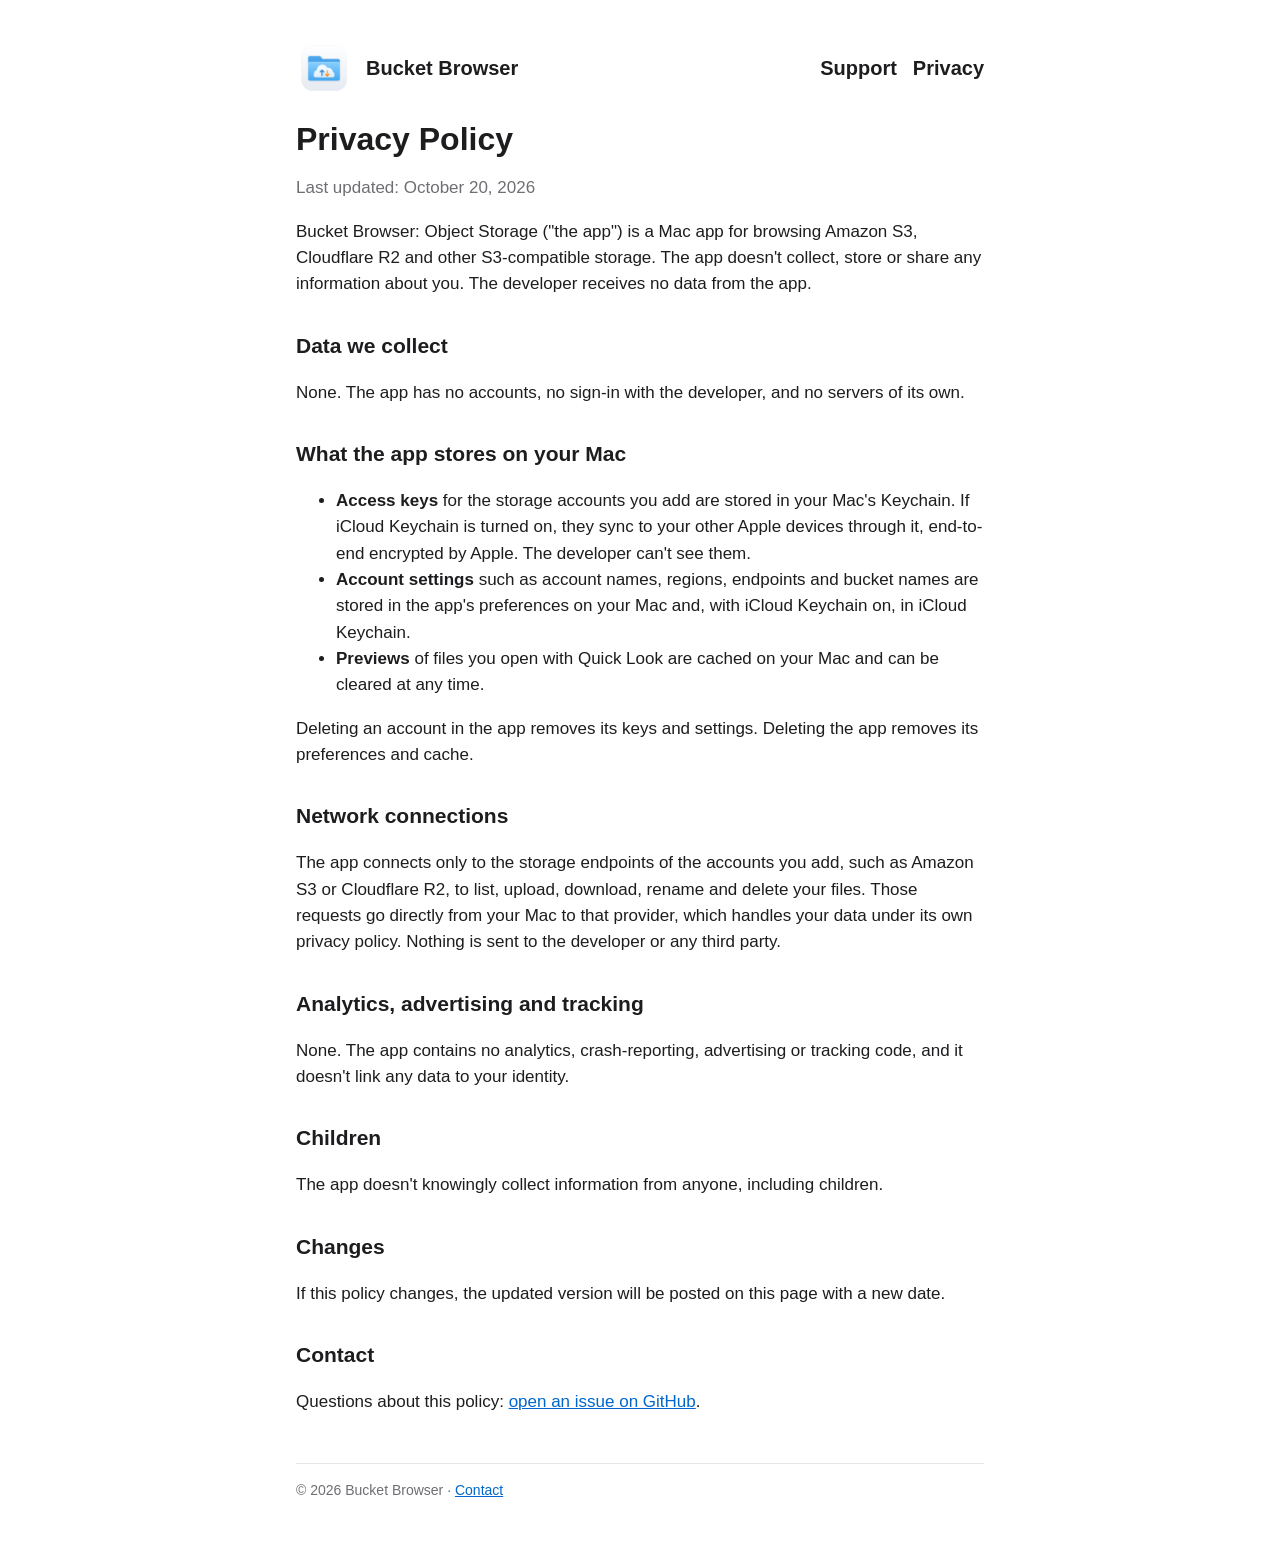
==== privacy/index.html @ df84019b "Add privacy policy and support pages" ====
<!doctype html>
<html lang="en">
<head>
<meta charset="utf-8">
<meta name="viewport" content="width=device-width, initial-scale=1">
<title>Privacy Policy – Bucket Browser</title>
<link rel="stylesheet" href="../style.css">
<link rel="icon" href="../icon.png">
</head>
<body>
<main>
<header>
<img src="../icon.png" alt="">
<a href="../">Bucket Browser</a>
<nav><a href="../support/">Support</a><a href="../privacy/">Privacy</a></nav>
</header>
<h1>Privacy Policy</h1>
<p class="muted">Last updated: October 20, 2026</p>
<p>Bucket Browser: Object Storage ("the app") is a Mac app for browsing Amazon S3, Cloudflare R2 and other S3-compatible storage. The app doesn't collect, store or share any information about you. The developer receives no data from the app.</p>

<h2>Data we collect</h2>
<p>None. The app has no accounts, no sign-in with the developer, and no servers of its own.</p>

<h2>What the app stores on your Mac</h2>
<ul>
<li><strong>Access keys</strong> for the storage accounts you add are stored in your Mac's Keychain. If iCloud Keychain is turned on, they sync to your other Apple devices through it, end-to-end encrypted by Apple. The developer can't see them.</li>
<li><strong>Account settings</strong> such as account names, regions, endpoints and bucket names are stored in the app's preferences on your Mac and, with iCloud Keychain on, in iCloud Keychain.</li>
<li><strong>Previews</strong> of files you open with Quick Look are cached on your Mac and can be cleared at any time.</li>
</ul>
<p>Deleting an account in the app removes its keys and settings. Deleting the app removes its preferences and cache.</p>

<h2>Network connections</h2>
<p>The app connects only to the storage endpoints of the accounts you add, such as Amazon S3 or Cloudflare R2, to list, upload, download, rename and delete your files. Those requests go directly from your Mac to that provider, which handles your data under its own privacy policy. Nothing is sent to the developer or any third party.</p>

<h2>Analytics, advertising and tracking</h2>
<p>None. The app contains no analytics, crash-reporting, advertising or tracking code, and it doesn't link any data to your identity.</p>

<h2>Children</h2>
<p>The app doesn't knowingly collect information from anyone, including children.</p>

<h2>Changes</h2>
<p>If this policy changes, the updated version will be posted on this page with a new date.</p>

<h2>Contact</h2>
<p>Questions about this policy: <a href="https://github.com/chiranjeebhub/bucket-browser-site/issues">open an issue on GitHub</a>.</p>
<footer>© 2026 Bucket Browser · <a href="https://github.com/chiranjeebhub/bucket-browser-site/issues">Contact</a></footer>
</main>
</body>
</html>
---- style.css ----
:root{--bg:#fff;--fg:#1d1d1f;--muted:#6e6e73;--link:#0066cc;--line:#e5e5ea}
@media (prefers-color-scheme:dark){:root{--bg:#1c1c1e;--fg:#f5f5f7;--muted:#a1a1a6;--link:#4da3ff;--line:#38383a}}
*{box-sizing:border-box}
body{margin:0;background:var(--bg);color:var(--fg);font:17px/1.55 -apple-system,BlinkMacSystemFont,"Helvetica Neue",Helvetica,Arial,sans-serif}
main{max-width:720px;margin:0 auto;padding:40px 16px 64px}
header{display:flex;align-items:center;gap:14px;margin-bottom:24px}
header img{width:56px;height:56px}
header a{color:inherit;text-decoration:none;font-weight:600;font-size:20px}
nav{margin-left:auto;display:flex;gap:16px;font-size:15px}
h1{font-size:32px;line-height:1.2;margin:8px 0}
h2{font-size:21px;margin-top:32px}
a{color:var(--link)}
.muted{color:var(--muted)}
footer{margin-top:48px;padding-top:16px;border-top:1px solid var(--line);color:var(--muted);font-size:14px}
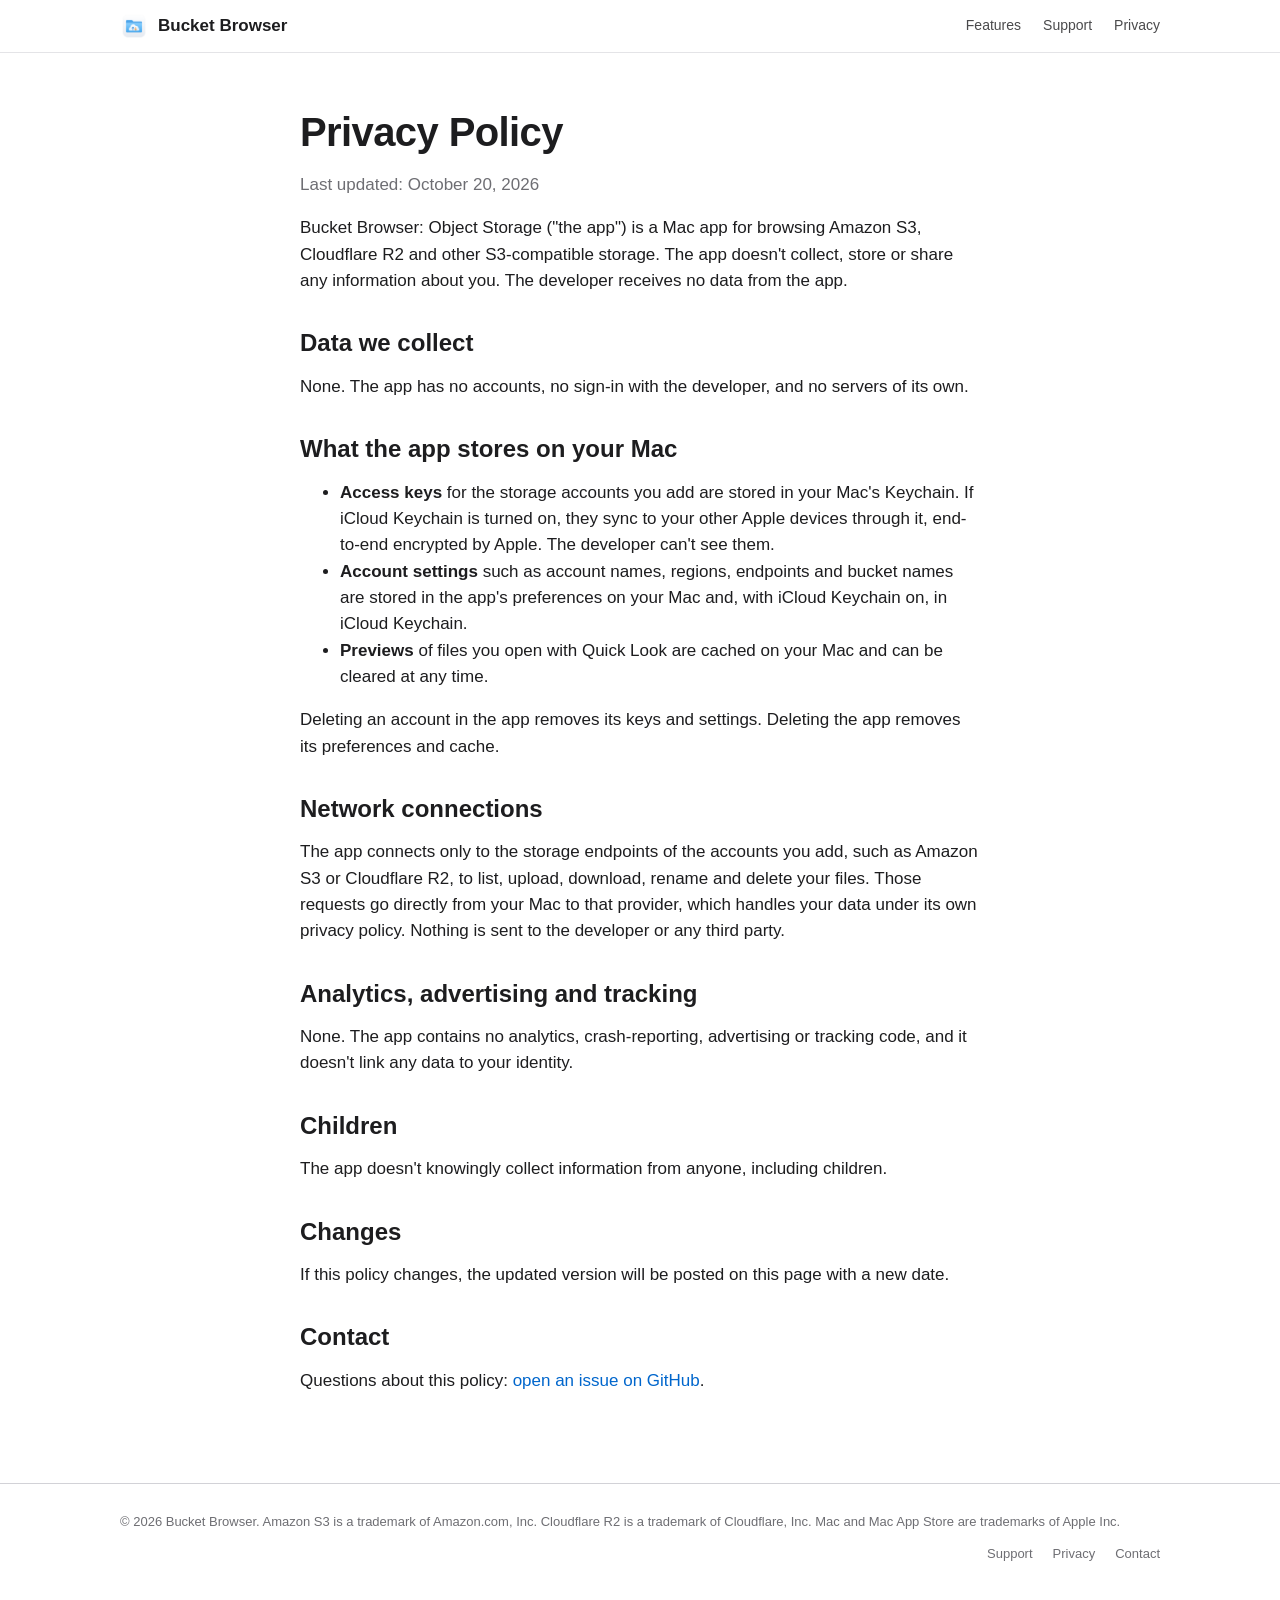
==== commit b4bb6922: "Turn the site into a full landing page Hero with app icon, Mac App Store button and screenshot (ligh" ====
--- a/privacy/index.html
+++ b/privacy/index.html
@@ -8,12 +8,11 @@
 <link rel="icon" href="../icon.png">
 </head>
 <body>
-<main>
-<header>
-<img src="../icon.png" alt="">
-<a href="../">Bucket Browser</a>
-<nav><a href="../support/">Support</a><a href="../privacy/">Privacy</a></nav>
-</header>
+<header class="topbar"><div class="wrap">
+<a class="brand" href="../"><img src="../icon.png" alt="">Bucket Browser</a>
+<nav><a class="opt" href="../#features">Features</a><a href="../support/">Support</a><a href="../privacy/">Privacy</a></nav>
+</div></header>
+<main class="doc">
 <h1>Privacy Policy</h1>
 <p class="muted">Last updated: October 20, 2026</p>
 <p>Bucket Browser: Object Storage ("the app") is a Mac app for browsing Amazon S3, Cloudflare R2 and other S3-compatible storage. The app doesn't collect, store or share any information about you. The developer receives no data from the app.</p>
@@ -43,7 +42,10 @@
 
 <h2>Contact</h2>
 <p>Questions about this policy: <a href="https://github.com/chiranjeebhub/bucket-browser-site/issues">open an issue on GitHub</a>.</p>
-<footer>© 2026 Bucket Browser · <a href="https://github.com/chiranjeebhub/bucket-browser-site/issues">Contact</a></footer>
 </main>
+<footer><div class="wrap">
+<span>© 2026 Bucket Browser. Amazon S3 is a trademark of Amazon.com, Inc. Cloudflare R2 is a trademark of Cloudflare, Inc. Mac and Mac App Store are trademarks of Apple Inc.</span>
+<nav><a href="../support/">Support</a><a href="../privacy/">Privacy</a><a href="https://github.com/chiranjeebhub/bucket-browser-site/issues">Contact</a></nav>
+</div></footer>
 </body>
 </html>
--- a/style.css
+++ b/style.css
@@ -1,14 +1,111 @@
-:root{--bg:#fff;--fg:#1d1d1f;--muted:#6e6e73;--link:#0066cc;--line:#e5e5ea}
-@media (prefers-color-scheme:dark){:root{--bg:#1c1c1e;--fg:#f5f5f7;--muted:#a1a1a6;--link:#4da3ff;--line:#38383a}}
+:root{
+  --bg:#ffffff;--bg-alt:#f5f5f7;--fg:#1d1d1f;--muted:#6e6e73;--link:#0066cc;
+  --line:#d2d2d7;--card:#ffffff;--accent:#f5821f;--accent-2:#e2531c;
+  --shadow:0 20px 60px rgba(0,0,0,.14),0 2px 8px rgba(0,0,0,.06);
+}
+@media (prefers-color-scheme:dark){:root{
+  --bg:#000000;--bg-alt:#161617;--fg:#f5f5f7;--muted:#a1a1a6;--link:#2997ff;
+  --line:#3a3a3c;--card:#1c1c1e;
+  --shadow:0 20px 60px rgba(0,0,0,.6),0 2px 8px rgba(0,0,0,.4);
+}}
 *{box-sizing:border-box}
-body{margin:0;background:var(--bg);color:var(--fg);font:17px/1.55 -apple-system,BlinkMacSystemFont,"Helvetica Neue",Helvetica,Arial,sans-serif}
-main{max-width:720px;margin:0 auto;padding:40px 16px 64px}
-header{display:flex;align-items:center;gap:14px;margin-bottom:24px}
-header img{width:56px;height:56px}
-header a{color:inherit;text-decoration:none;font-weight:600;font-size:20px}
-nav{margin-left:auto;display:flex;gap:16px;font-size:15px}
-h1{font-size:32px;line-height:1.2;margin:8px 0}
-h2{font-size:21px;margin-top:32px}
-a{color:var(--link)}
+html{scroll-behavior:smooth}
+body{margin:0;background:var(--bg);color:var(--fg);
+  font:17px/1.55 -apple-system,BlinkMacSystemFont,"SF Pro Text","Helvetica Neue",Helvetica,Arial,sans-serif;
+  -webkit-font-smoothing:antialiased}
+img,picture{max-width:100%;display:block}
+img{height:auto}
+a{color:var(--link);text-decoration:none}
+a:hover{text-decoration:underline}
+.wrap{max-width:1080px;margin:0 auto;padding:0 20px}
+
+/* Top bar */
+.topbar{position:sticky;top:0;z-index:10;background:color-mix(in srgb,var(--bg) 80%,transparent);
+  backdrop-filter:saturate(180%) blur(20px);-webkit-backdrop-filter:saturate(180%) blur(20px);
+  border-bottom:1px solid color-mix(in srgb,var(--line) 60%,transparent)}
+.topbar .wrap{display:flex;align-items:center;height:52px;gap:10px}
+.brand{display:flex;align-items:center;gap:10px;color:var(--fg);font-weight:600;font-size:17px}
+.brand:hover{text-decoration:none}
+.brand img{width:28px;height:28px}
+.topbar nav{margin-left:auto;display:flex;gap:22px;font-size:14px}
+.topbar nav a{color:var(--fg);opacity:.8}
+.topbar nav a:hover{opacity:1;text-decoration:none}
+@media (max-width:560px){.topbar nav .opt{display:none}}
+
+/* Hero */
+.hero{text-align:center;padding:72px 0 0;overflow:hidden}
+.hero .icon{width:128px;height:128px;margin:0 auto 20px;filter:drop-shadow(0 10px 24px rgba(0,0,0,.18))}
+.hero h1{font-size:clamp(40px,7vw,72px);line-height:1.04;letter-spacing:-.02em;margin:0 0 14px;font-weight:700}
+.hero .tagline{font-size:clamp(19px,2.6vw,26px);line-height:1.35;color:var(--muted);max-width:760px;margin:0 auto 30px}
+.cta{display:flex;flex-direction:column;align-items:center;gap:10px}
+.badge img{height:54px;width:auto}
+.badge-light{display:none}
+@media (prefers-color-scheme:dark){.badge-dark{display:none}.badge-light{display:block}}
+.cta .note{font-size:14px;color:var(--muted)}
+.hero-shot{margin:56px auto 0;width:100%;max-width:1024px;border-radius:12px;box-shadow:var(--shadow);overflow:hidden}
+
+/* Sections */
+section{padding:96px 0}
+section.alt{background:var(--bg-alt)}
+.eyebrow{color:var(--accent-2);font-weight:600;font-size:15px;letter-spacing:.02em;margin:0 0 8px}
+h2{font-size:clamp(30px,4.5vw,48px);line-height:1.1;letter-spacing:-.015em;margin:0 0 16px}
+.lead{font-size:21px;color:var(--muted);max-width:720px;margin:0 0 48px}
+.center{text-align:center}.center .lead{margin-left:auto;margin-right:auto}
+
+/* Features */
+.grid{display:grid;grid-template-columns:repeat(auto-fit,minmax(280px,1fr));gap:20px}
+.card{background:var(--card);border-radius:18px;padding:28px;border:1px solid color-mix(in srgb,var(--line) 50%,transparent)}
+.card .sym{width:40px;height:40px;border-radius:10px;display:grid;place-items:center;margin-bottom:16px;
+  background:linear-gradient(135deg,var(--accent),var(--accent-2));color:#fff}
+.card .sym svg{width:22px;height:22px}
+.card h3{margin:0 0 6px;font-size:19px}
+.card p{margin:0;color:var(--muted);font-size:16px}
+
+/* Gallery */
+.views{display:grid;grid-template-columns:repeat(auto-fit,minmax(300px,1fr));gap:28px}
+.views figure{margin:0}
+.views img{border-radius:10px;box-shadow:var(--shadow)}
+.views figcaption{margin-top:14px;font-size:15px;color:var(--muted);text-align:center}
+.views figcaption b{color:var(--fg)}
+
+/* Split */
+.split{display:grid;grid-template-columns:1fr 1fr;gap:56px;align-items:center}
+@media (max-width:820px){.split{grid-template-columns:1fr}}
+.split img{border-radius:10px;box-shadow:var(--shadow)}
+.checks{list-style:none;padding:0;margin:24px 0 0}
+.checks li{padding:8px 0 8px 30px;position:relative}
+.checks li::before{content:"";position:absolute;left:0;top:13px;width:18px;height:18px;border-radius:50%;
+  background:var(--accent) url("data:image/svg+xml,%3Csvg xmlns='http://www.w3.org/2000/svg' viewBox='0 0 24 24' fill='none' stroke='white' stroke-width='3.5' stroke-linecap='round' stroke-linejoin='round'%3E%3Cpath d='M5 12l5 5 9-10'/%3E%3C/svg%3E") center/12px no-repeat}
+
+/* Providers */
+.providers{display:flex;flex-wrap:wrap;justify-content:center;gap:12px;margin-top:8px}
+.providers span{padding:10px 18px;border-radius:999px;background:var(--card);border:1px solid var(--line);font-size:15px}
+
+/* Shortcuts */
+.keys{display:grid;grid-template-columns:repeat(auto-fit,minmax(230px,1fr));gap:12px 32px;max-width:900px;margin:0 auto}
+.keys div{display:flex;justify-content:space-between;gap:16px;border-bottom:1px solid var(--line);padding:10px 0;font-size:16px}
+kbd{font:inherit;font-weight:600;color:var(--fg)}
+
+/* Final CTA */
+.final{text-align:center}
+.final .icon{width:96px;height:96px;margin:0 auto 18px}
+
+/* Doc pages */
+.doc{max-width:720px;margin:0 auto;padding:56px 20px 72px}
+.doc h1{font-size:40px;line-height:1.15;letter-spacing:-.015em;margin:0 0 8px}
+.doc h2{font-size:24px;margin:36px 0 8px;letter-spacing:0}
+.doc h3{font-size:18px;margin:24px 0 4px}
 .muted{color:var(--muted)}
-footer{margin-top:48px;padding-top:16px;border-top:1px solid var(--line);color:var(--muted);font-size:14px}
+code{font:15px ui-monospace,SFMono-Regular,Menlo,monospace;background:var(--bg-alt);padding:1px 5px;border-radius:5px}
+
+footer{border-top:1px solid var(--line);color:var(--muted);font-size:13px;padding:28px 0 40px}
+footer .wrap{display:flex;flex-wrap:wrap;gap:12px 24px;align-items:center}
+footer nav{display:flex;gap:20px;margin-left:auto}
+footer a{color:var(--muted)}
+@media (max-width:560px){footer nav{margin-left:0}}
+
+/* Text button if Apple's badge image can't load */
+.badge.fallback img{display:none}
+.badge.fallback::after{content:"Download on the Mac App Store";display:inline-block;padding:14px 26px;border-radius:12px;
+  background:var(--fg);color:var(--bg);font-weight:600;font-size:17px}
+.badge.fallback:hover{text-decoration:none}
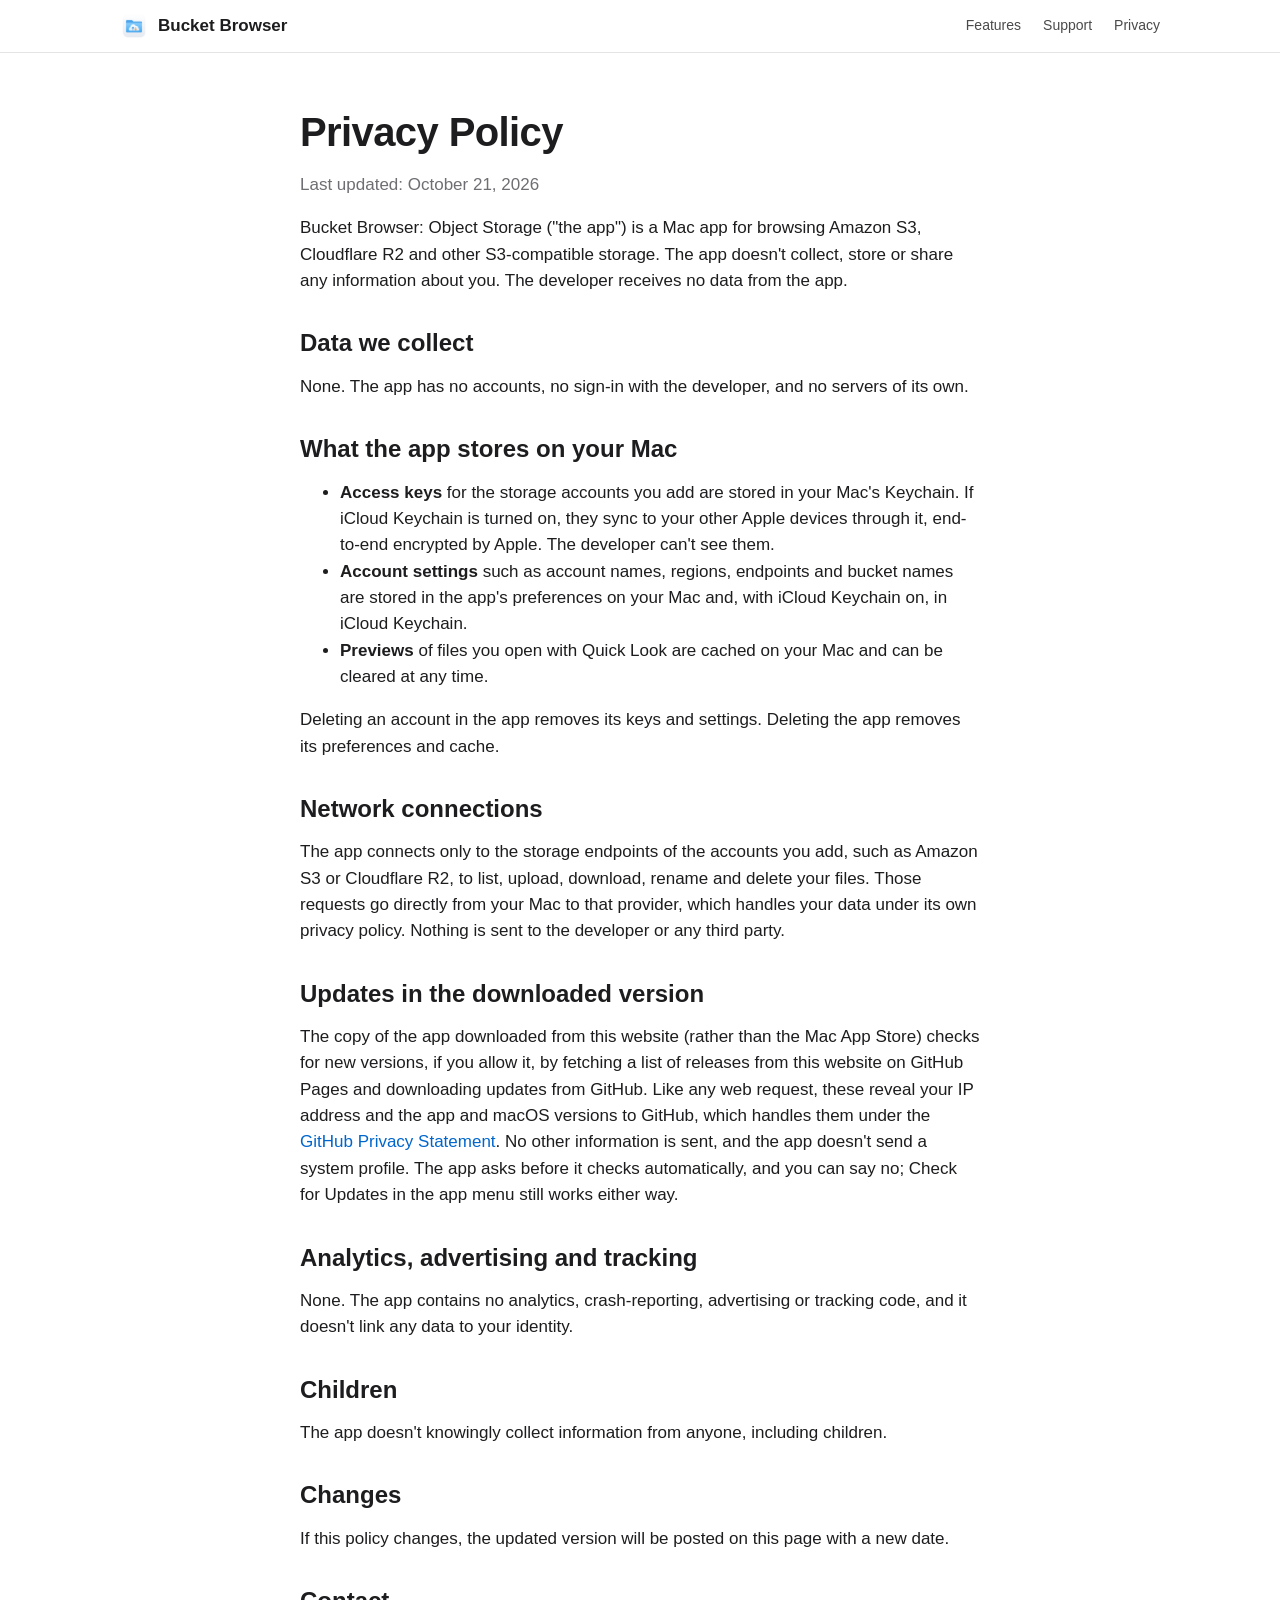
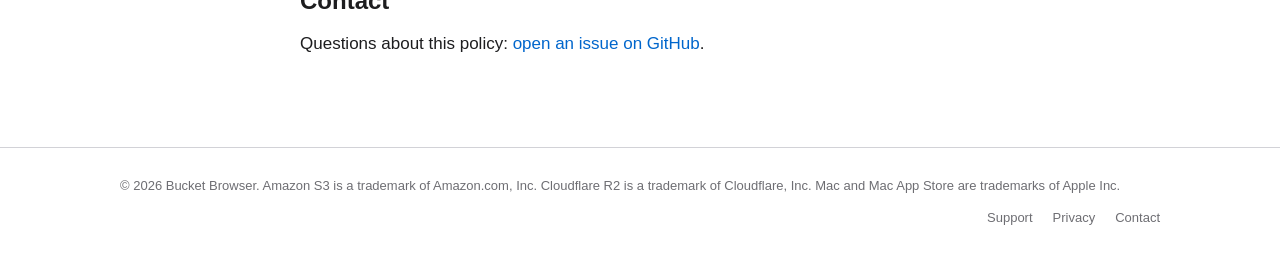
==== commit 96aa1db0: "Add the direct download link, appcast feed and update privacy note Co-Authored-By: Claude Opus 5.5 (" ====
--- a/privacy/index.html
+++ b/privacy/index.html
@@ -14,7 +14,7 @@
 </div></header>
 <main class="doc">
 <h1>Privacy Policy</h1>
-<p class="muted">Last updated: October 20, 2026</p>
+<p class="muted">Last updated: October 21, 2026</p>
 <p>Bucket Browser: Object Storage ("the app") is a Mac app for browsing Amazon S3, Cloudflare R2 and other S3-compatible storage. The app doesn't collect, store or share any information about you. The developer receives no data from the app.</p>
 
 <h2>Data we collect</h2>
@@ -30,6 +30,9 @@
 
 <h2>Network connections</h2>
 <p>The app connects only to the storage endpoints of the accounts you add, such as Amazon S3 or Cloudflare R2, to list, upload, download, rename and delete your files. Those requests go directly from your Mac to that provider, which handles your data under its own privacy policy. Nothing is sent to the developer or any third party.</p>
+
+<h2>Updates in the downloaded version</h2>
+<p>The copy of the app downloaded from this website (rather than the Mac App Store) checks for new versions, if you allow it, by fetching a list of releases from this website on GitHub Pages and downloading updates from GitHub. Like any web request, these reveal your IP address and the app and macOS versions to GitHub, which handles them under the <a href="https://docs.github.com/site-policy/privacy-policies/github-general-privacy-statement">GitHub Privacy Statement</a>. No other information is sent, and the app doesn't send a system profile. The app asks before it checks automatically, and you can say no; Check for Updates in the app menu still works either way.</p>
 
 <h2>Analytics, advertising and tracking</h2>
 <p>None. The app contains no analytics, crash-reporting, advertising or tracking code, and it doesn't link any data to your identity.</p>
--- a/style.css
+++ b/style.css
@@ -38,7 +38,7 @@
 .hero h1{font-size:clamp(40px,7vw,72px);line-height:1.04;letter-spacing:-.02em;margin:0 0 14px;font-weight:700}
 .hero .tagline{font-size:clamp(19px,2.6vw,26px);line-height:1.35;color:var(--muted);max-width:760px;margin:0 auto 30px}
 .cta{display:flex;flex-direction:column;align-items:center;gap:10px}
-.badge img{height:54px;width:auto}
+.badge img{height:56px;width:auto}
 .badge-light{display:none}
 @media (prefers-color-scheme:dark){.badge-dark{display:none}.badge-light{display:block}}
 .cta .note{font-size:14px;color:var(--muted)}
@@ -104,8 +104,3 @@
 footer a{color:var(--muted)}
 @media (max-width:560px){footer nav{margin-left:0}}
 
-/* Text button if Apple's badge image can't load */
-.badge.fallback img{display:none}
-.badge.fallback::after{content:"Download on the Mac App Store";display:inline-block;padding:14px 26px;border-radius:12px;
-  background:var(--fg);color:var(--bg);font-weight:600;font-size:17px}
-.badge.fallback:hover{text-decoration:none}
